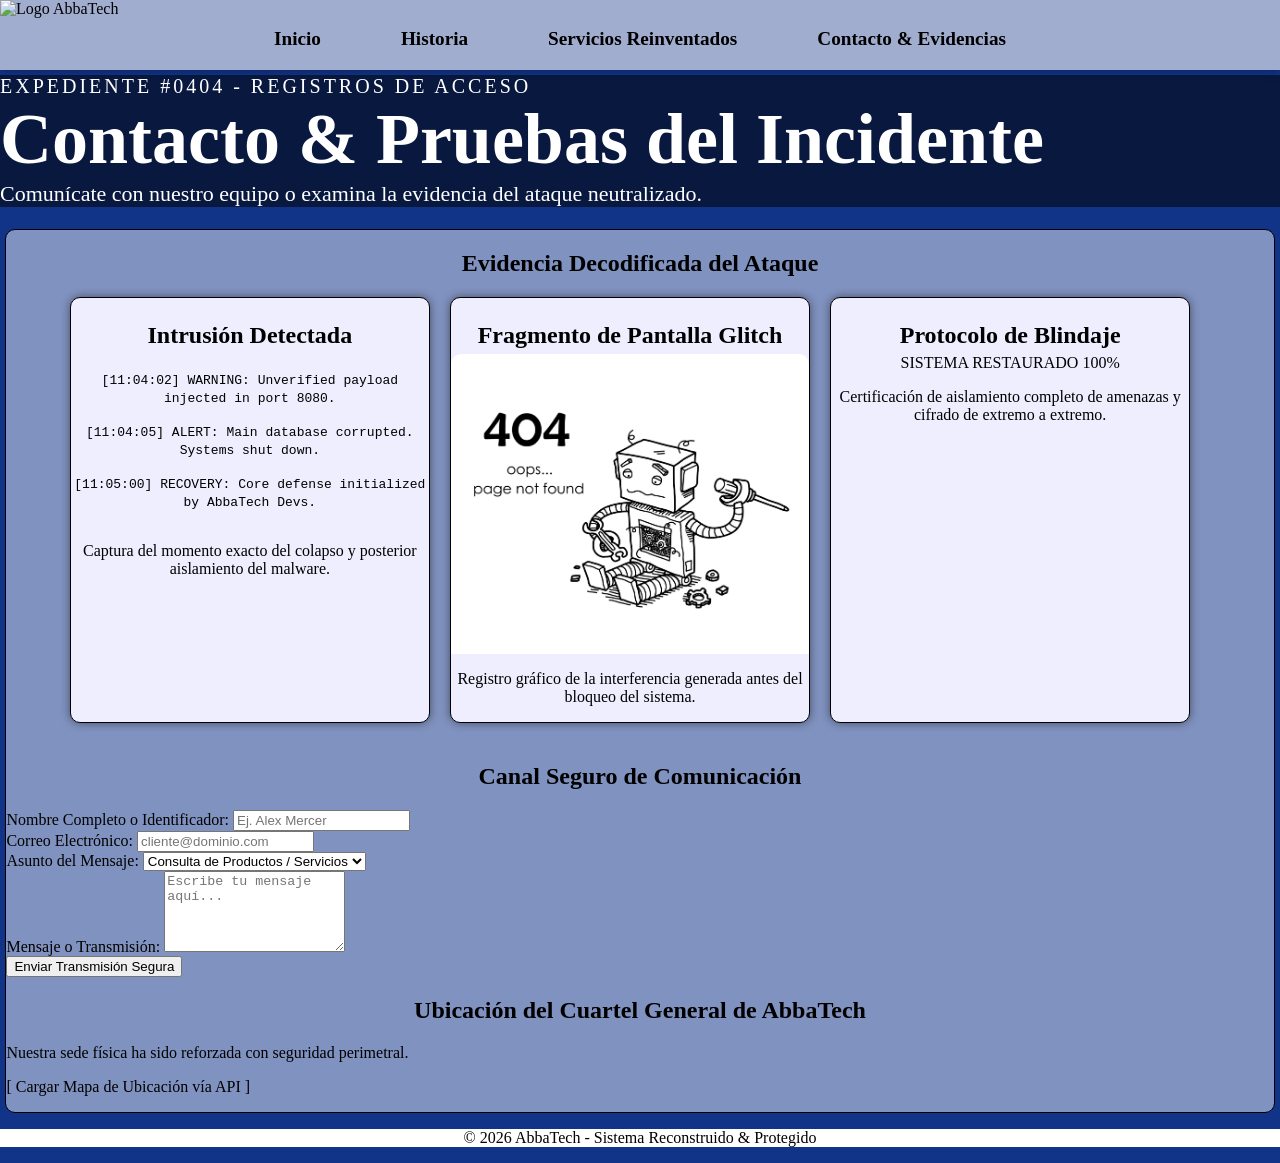
==== contacto.html @ 61092f13 "Add files via upload" ====
<!DOCTYPE html>
<html lang="es">
<head>
    <meta charset="UTF-8">
    <meta name="viewport" content="width=device-width, initial-scale=1.0">
    <link rel="stylesheet" href="CSS/contacto.css">
    <title>AbbaTech | Contacto & Pruebas del Incidente</title>
</head>
<body>
    <!-- Navegador principal (Manteniendo la coherencia entre páginas) -->
    <nav class="nav">
        <div class="nav_banner">
            <img src="Imagenes/logo.png" alt="Logo AbbaTech" class="logo">
            <div class="enlaces">
                <a href="inicio.html">Inicio</a>
                <a href="historia.html">Historia</a>
                <a href="index.html">Servicios Reinventados</a>
                <a href="contacto.html" class="active">Contacto & Evidencias</a>
            </div>
        </div>
    </nav>
    <!-- Banner principal de la sección -->
    <header class="banner-contacto">
        <div class="identificacion">
            <div class="ubicacion">
                <p class="eslogan">EXPEDIENTE #0404 - REGISTROS DE ACCESO</p>
                <h1>Contacto & Pruebas del Incidente</h1>
                <p class="descripcion">Comunícate con nuestro equipo o examina la evidencia del ataque neutralizado.</p>
            </div>
        </div>
    </header>
    <main class="sec main-contacto">
        <!-- Sección 1: "Pruebas del Incidente" (Muestras / Evidencias Ficticias) -->
        <section class="contacto-bloque">
            <div class="sechead">
                <h2 class="sectitle">Evidencia Decodificada del Ataque</h2>
            </div>
            <div class="divsec evidencia-grid">
                <!-- Tarjeta 1: Registro de Consola / Log -->
                <article class="card card-log">
                    <h3>Intrusión Detectada</h3>
                    <div class="log-box">
                        <p><code>[11:04:02] WARNING: Unverified payload injected in port 8080.</code></p>
                        <p><code>[11:04:05] ALERT: Main database corrupted. Systems shut down.</code></p>
                        <p><code>[11:05:00] RECOVERY: Core defense initialized by AbbaTech Devs.</code></p>
                    </div>
                    <p>Captura del momento exacto del colapso y posterior aislamiento del malware.</p>
                </article>
                <!-- Tarjeta 2: Captura / Evidencia Visual -->
                <article class="card card-evidencia">
                    <h3>Fragmento de Pantalla Glitch</h3>
                    <img src="Imagenes/error404.webp" alt="Captura de pantalla con código corrupto durante el ataque" class="img">
                    <p>Registro gráfico de la interferencia generada antes del bloqueo del sistema.</p>
                </article>
                <!-- Tarjeta 3: Certificado de Parcheo / Blindaje -->
                <article class="card card-certificado">
                    <h3>Protocolo de Blindaje</h3>
                    <div class="badge-status">
                        <span class="status-ok">SISTEMA RESTAURADO 100%</span>
                    </div>
                    <p>Certificación de aislamiento completo de amenazas y cifrado de extremo a extremo.</p>
                </article>
            </div>
        </section>
        <!-- Sección 2: Formulario de Contacto Interactivo -->
        <section class="contacto-bloque formulario-sec">
            <div class="sechead">
                <h2 class="sectitle">Canal Seguro de Comunicación</h2>
            </div>
            <form action="#" method="POST" class="form-contacto">
                <div class="form-group">
                    <label for="nombre">Nombre Completo o Identificador:</label>
                    <input type="text" id="nombre" name="nombre" placeholder="Ej. Alex Mercer" required>
                </div>
                <div class="form-group">
                    <label for="correo">Correo Electrónico:</label>
                    <input type="email" id="correo" name="correo" placeholder="cliente@dominio.com" required>
                </div>
                <div class="form-group">
                    <label for="asunto">Asunto del Mensaje:</label>
                    <select id="asunto" name="asunto">
                        <option value="consulta">Consulta de Productos / Servicios</option>
                        <option value="soporte">Soporte Técnico Especializado</option>
                        <option value="incidente">Reporte de Anomalía / Seguridad</option>
                        <option value="cotizacion">Solicitud de Cotización en Línea</option>
                    </select>
                </div>
                <div class="form-group">
                    <label for="mensaje">Mensaje o Transmisión:</label>
                    <textarea id="mensaje" name="mensaje" rows="5" placeholder="Escribe tu mensaje aquí..." required></textarea>
                </div>
                <button type="submit" class="btn-enviar">Enviar Transmisión Segura</button>
            </form>
        </section>
        <!-- Sección 3: Ubicación Físico-Digital (Ideal para la API de Mapa del Extra) -->
        <section class="contacto-bloque mapa-sec">
            <div class="sechead">
                <h2 class="sectitle">Ubicación del Cuartel General de AbbaTech</h2>
            </div>
            <p class="mapa-desc">Nuestra sede física ha sido reforzada con seguridad perimetral.</p>
            <!-- Contenedor donde se montará el mapa (API de Leaflet / Google Maps en JS) -->
            <div id="mapa-container" class="mapa-box">
                <p class="mapa-placeholder">[ Cargar Mapa de Ubicación vía API ]</p>
            </div>
        </section>
    </main>
    <!-- Pie de página semántico -->
    <footer>
        <p>&copy; 2026 AbbaTech - Sistema Reconstruido & Protegido</p>
    </footer>
</body>
</html>
---- CSS/contacto.css ----
body{
    margin: 0;
    box-sizing: border-box;
    background-color: #138;
}

/*nav*/
nav{
    background-color: #FFF9;
    margin: auto;
    height: auto;
    color: #000;
    padding-bottom: 10px;
    box-shadow: 0 0 10px #0006;
    margin-bottom: 5px;
}
.nav_banner{
    height: 100%;
}
.enlaces{
    display: flex;
    justify-content: center;
}
.enlaces>a{
    margin: 0 10px;
    text-decoration: none;
    color: #000;
    font-size: larger;
    padding: 10px 30px;
    border-radius: 0;
    outline: 0;
    outline-offset: 0;
    transition: border-radius 0.5s, background-color 0.5s, outline 0.5s, outline-offset 0.5s;
    font-weight: bold;  
}
.enlaces>a:hover{
    background-color: #ddd;
    color: #222;
    border-radius: 20px;
    outline: 2px solid #006;
    outline-offset: -4px;
}

/*Banner*/
.banner{
    max-width: 100%;
    height: 75vh;
    margin: 0;
    background: url("https://compuciber.com/wp-content/uploads/2025/09/Beneficios-de-las-laptops-frente-a-las-computadoras-de-escritorio-en-2025.jpg") center / cover no-repeat #0005;
    Display: flex;
    justify-content: start;
}
.identificacion{
    color: #FFF;
    margin: 0;
    width: 100%;
    height: 100%;
    background-color: #0008;
}
.eslogan{
    font-size: 20px;
    letter-spacing: 3px;
    margin: 0;
}
h1{
    font-size: 72px;
    margin: 0;
}
.descripcion{
    font-size: 22px;
    margin-top: 0;
}
#btncatalogo{
    background-color: #017F;
    padding: 15px 30px;
    border: 1px solid #FFF;
    border-radius: 10px;
    text-decoration: none;
    color: #FFF;
    font-weight: bold;
    font-size: 20px;
    position: relative;
    left: 60px;
}
/*Secciones*/
.sec{
    background-color: #FFF7;
    width: 99%;
    color: #000;
    height: auto;
    margin: auto;
    margin-bottom: 10px;
    margin-top: 10px;
    border: 0.1px solid #000;
    border-radius: 10px;
}
.divsec{
    margin: 0;
    margin: auto;
    width: 90%;
    display: grid;
    grid-template-areas:
        "sechead sechead sechead sechead"
        "card1 card2 card3 card4";
    grid-template-columns: repeat(auto,1fr);
    grid-template-rows: auto;
    gap: 20px;
    margin-bottom: 20px;
}
.sechead{
    margin: auto;
    margin-top: 0;
    width: 95%;
    text-align: center;
    position: relative;
    grid-area: sechead;
}
.card1{
    grid-area: card1;
}

.card2{
    grid-area: card2;
}

.card3{
    grid-area: card3;
}

.card4{
    grid-area: card4;
}
.card{
    text-align: center;
    border: 0.5px solid #000;
    border-radius: 10px;
    box-shadow: 0 0 10px #0007;
    background-color: #EEF;
    outline: 0;
    outline-offset: 0;
    transition: border-radius 0.5s, background-color 0.5s, outline 0.5s, outline-offset 0.5s, transform .6s ease;
    overflow: hidden;
    display: flex;
    flex-direction: column;
    align-items: center;
}
.img{
    width: 100%;
    height: 300px;
    overflow: hidden;
    object-fit: cover;
    object-position: center;
    border-radius: 10px 10px 0 0;
    transition: transform .4s ease;
}
.card>h3{
    margin-bottom: 5px;
    font-size: 24px;
}
h3+p{
    margin: 0 5px;
    margin-bottom: 10px;
}
footer{
    text-align: center;
    background-color: #fff;
    font-size: 16px;
}
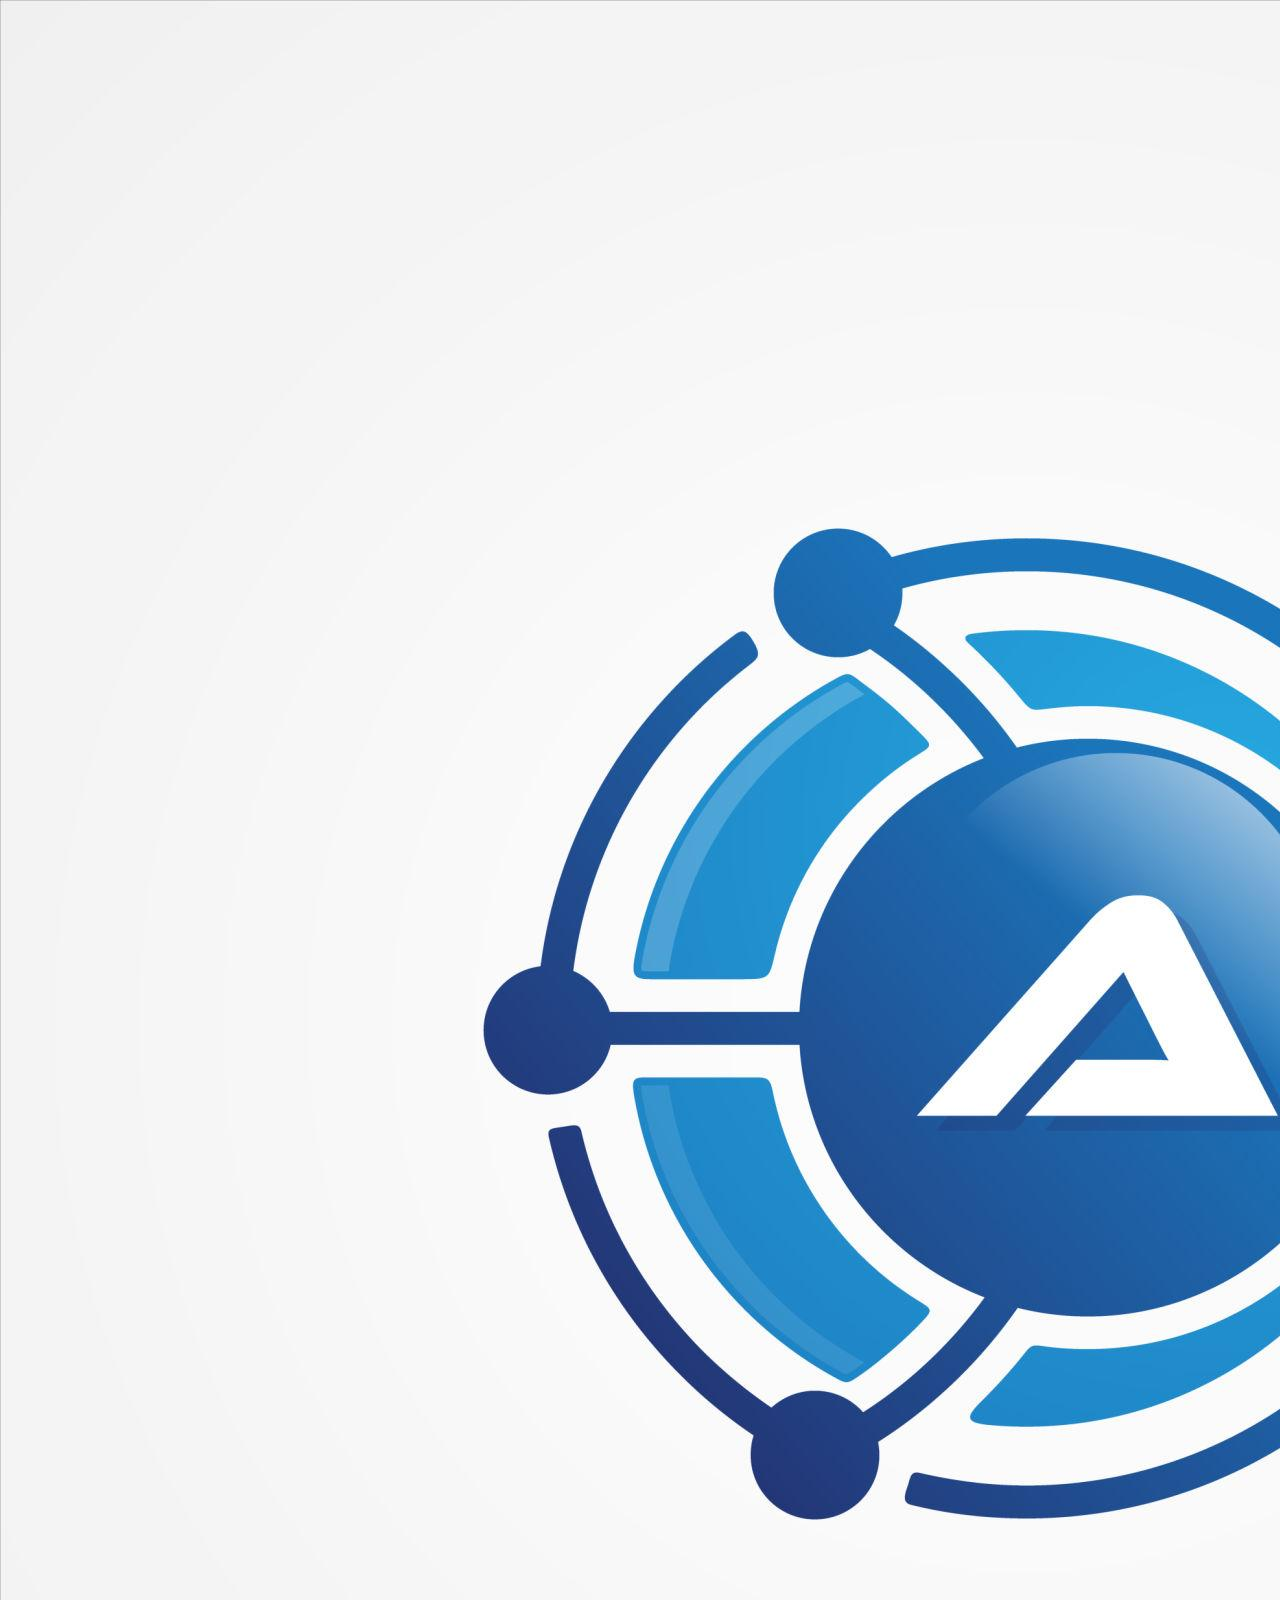
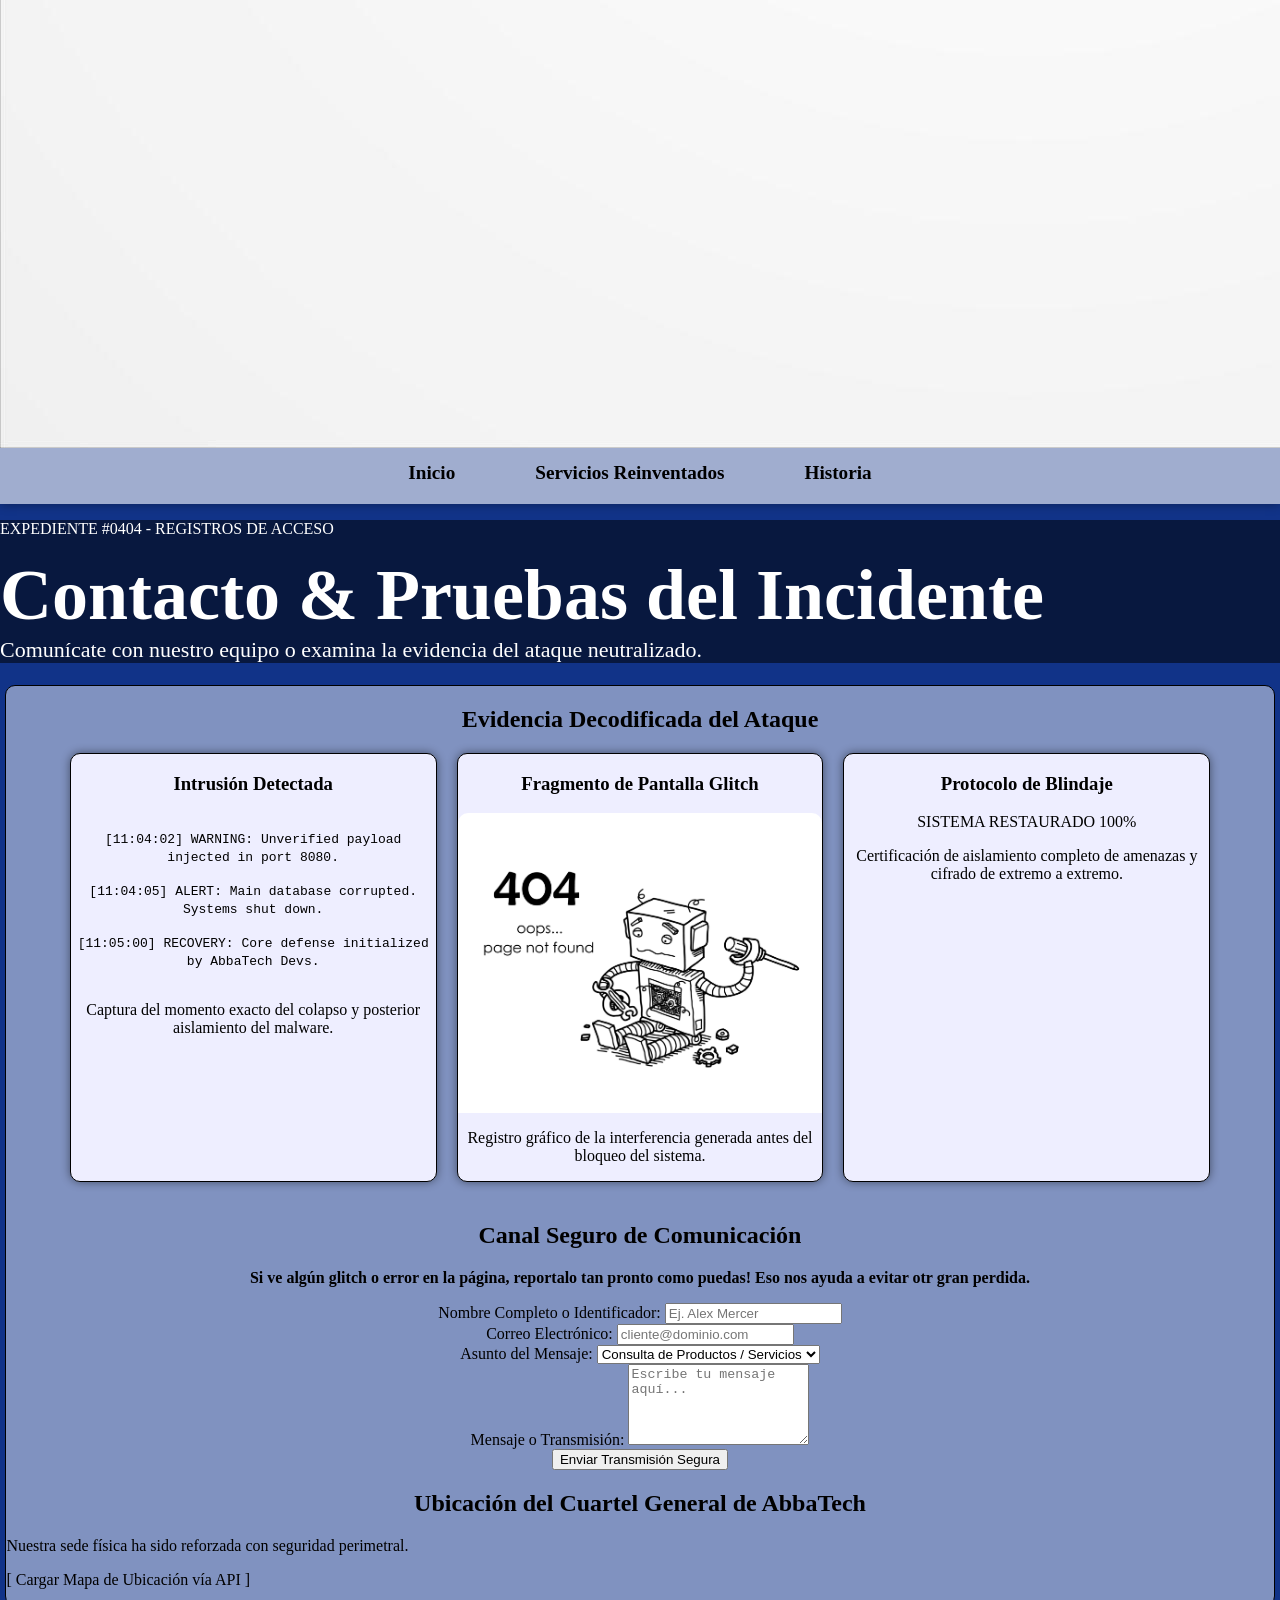
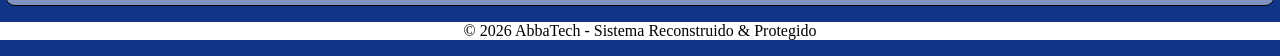
==== commit ed6cf730: "Update contacto.html" ====
--- a/contacto.html
+++ b/contacto.html
@@ -3,23 +3,22 @@
 <head>
     <meta charset="UTF-8">
     <meta name="viewport" content="width=device-width, initial-scale=1.0">
+    <link rel="icon" href="Imagenes/logo.png">
     <link rel="stylesheet" href="CSS/contacto.css">
-    <title>AbbaTech | Contacto & Pruebas del Incidente</title>
+    <title>AbbaTech Contacto & Pruebas del Incidente</title>
 </head>
 <body>
     <!-- Navegador principal (Manteniendo la coherencia entre páginas) -->
     <nav class="nav">
         <div class="nav_banner">
-            <img src="Imagenes/logo.png" alt="Logo AbbaTech" class="logo">
+            <img src="Imagenes/Logo.jpeg" alt="Logo AbbaTech" class="logo">
             <div class="enlaces">
-                <a href="inicio.html">Inicio</a>
+                <a href="index.html">Inicio</a>
+                <a href="index.html">Servicios Reinventados</a>
                 <a href="historia.html">Historia</a>
-                <a href="index.html">Servicios Reinventados</a>
-                <a href="contacto.html" class="active">Contacto & Evidencias</a>
             </div>
         </div>
     </nav>
-    <!-- Banner principal de la sección -->
     <header class="banner-contacto">
         <div class="identificacion">
             <div class="ubicacion">
@@ -30,13 +29,11 @@
         </div>
     </header>
     <main class="sec main-contacto">
-        <!-- Sección 1: "Pruebas del Incidente" (Muestras / Evidencias Ficticias) -->
         <section class="contacto-bloque">
             <div class="sechead">
                 <h2 class="sectitle">Evidencia Decodificada del Ataque</h2>
             </div>
             <div class="divsec evidencia-grid">
-                <!-- Tarjeta 1: Registro de Consola / Log -->
                 <article class="card card-log">
                     <h3>Intrusión Detectada</h3>
                     <div class="log-box">
@@ -46,13 +43,11 @@
                     </div>
                     <p>Captura del momento exacto del colapso y posterior aislamiento del malware.</p>
                 </article>
-                <!-- Tarjeta 2: Captura / Evidencia Visual -->
                 <article class="card card-evidencia">
                     <h3>Fragmento de Pantalla Glitch</h3>
                     <img src="Imagenes/error404.webp" alt="Captura de pantalla con código corrupto durante el ataque" class="img">
                     <p>Registro gráfico de la interferencia generada antes del bloqueo del sistema.</p>
                 </article>
-                <!-- Tarjeta 3: Certificado de Parcheo / Blindaje -->
                 <article class="card card-certificado">
                     <h3>Protocolo de Blindaje</h3>
                     <div class="badge-status">
@@ -62,12 +57,12 @@
                 </article>
             </div>
         </section>
-        <!-- Sección 2: Formulario de Contacto Interactivo -->
-        <section class="contacto-bloque formulario-sec">
+        <section class="contacto-bloque formulario">
             <div class="sechead">
                 <h2 class="sectitle">Canal Seguro de Comunicación</h2>
+                <p><strong>Si ve algún glitch o error en la página, reportalo tan pronto como puedas! Eso nos ayuda a evitar otr gran perdida.</strong></p>
             </div>
-            <form action="#" method="POST" class="form-contacto">
+            <form action="#" method="POST" class="form">
                 <div class="form-group">
                     <label for="nombre">Nombre Completo o Identificador:</label>
                     <input type="text" id="nombre" name="nombre" placeholder="Ej. Alex Mercer" required>
@@ -92,7 +87,6 @@
                 <button type="submit" class="btn-enviar">Enviar Transmisión Segura</button>
             </form>
         </section>
-        <!-- Sección 3: Ubicación Físico-Digital (Ideal para la API de Mapa del Extra) -->
         <section class="contacto-bloque mapa-sec">
             <div class="sechead">
                 <h2 class="sectitle">Ubicación del Cuartel General de AbbaTech</h2>
@@ -109,4 +103,4 @@
         <p>&copy; 2026 AbbaTech - Sistema Reconstruido & Protegido</p>
     </footer>
 </body>
-</html>+</html>
--- a/CSS/contacto.css
+++ b/CSS/contacto.css
@@ -41,26 +41,12 @@
     outline-offset: -4px;
 }
 
-/*Banner*/
-.banner{
-    max-width: 100%;
-    height: 75vh;
-    margin: 0;
-    background: url("https://compuciber.com/wp-content/uploads/2025/09/Beneficios-de-las-laptops-frente-a-las-computadoras-de-escritorio-en-2025.jpg") center / cover no-repeat #0005;
-    Display: flex;
-    justify-content: start;
-}
 .identificacion{
     color: #FFF;
     margin: 0;
     width: 100%;
     height: 100%;
     background-color: #0008;
-}
-.eslogan{
-    font-size: 20px;
-    letter-spacing: 3px;
-    margin: 0;
 }
 h1{
     font-size: 72px;
@@ -69,18 +55,6 @@
 .descripcion{
     font-size: 22px;
     margin-top: 0;
-}
-#btncatalogo{
-    background-color: #017F;
-    padding: 15px 30px;
-    border: 1px solid #FFF;
-    border-radius: 10px;
-    text-decoration: none;
-    color: #FFF;
-    font-weight: bold;
-    font-size: 20px;
-    position: relative;
-    left: 60px;
 }
 /*Secciones*/
 .sec{
@@ -99,10 +73,7 @@
     margin: auto;
     width: 90%;
     display: grid;
-    grid-template-areas:
-        "sechead sechead sechead sechead"
-        "card1 card2 card3 card4";
-    grid-template-columns: repeat(auto,1fr);
+    grid-template-columns: repeat(3,1fr);
     grid-template-rows: auto;
     gap: 20px;
     margin-bottom: 20px;
@@ -114,21 +85,6 @@
     text-align: center;
     position: relative;
     grid-area: sechead;
-}
-.card1{
-    grid-area: card1;
-}
-
-.card2{
-    grid-area: card2;
-}
-
-.card3{
-    grid-area: card3;
-}
-
-.card4{
-    grid-area: card4;
 }
 .card{
     text-align: center;
@@ -153,16 +109,13 @@
     border-radius: 10px 10px 0 0;
     transition: transform .4s ease;
 }
-.card>h3{
-    margin-bottom: 5px;
-    font-size: 24px;
-}
-h3+p{
-    margin: 0 5px;
-    margin-bottom: 10px;
-}
 footer{
     text-align: center;
     background-color: #fff;
     font-size: 16px;
 }
+.formulario{
+    text-align: center;
+    display: flex;
+    flex-direction: column;
+}
